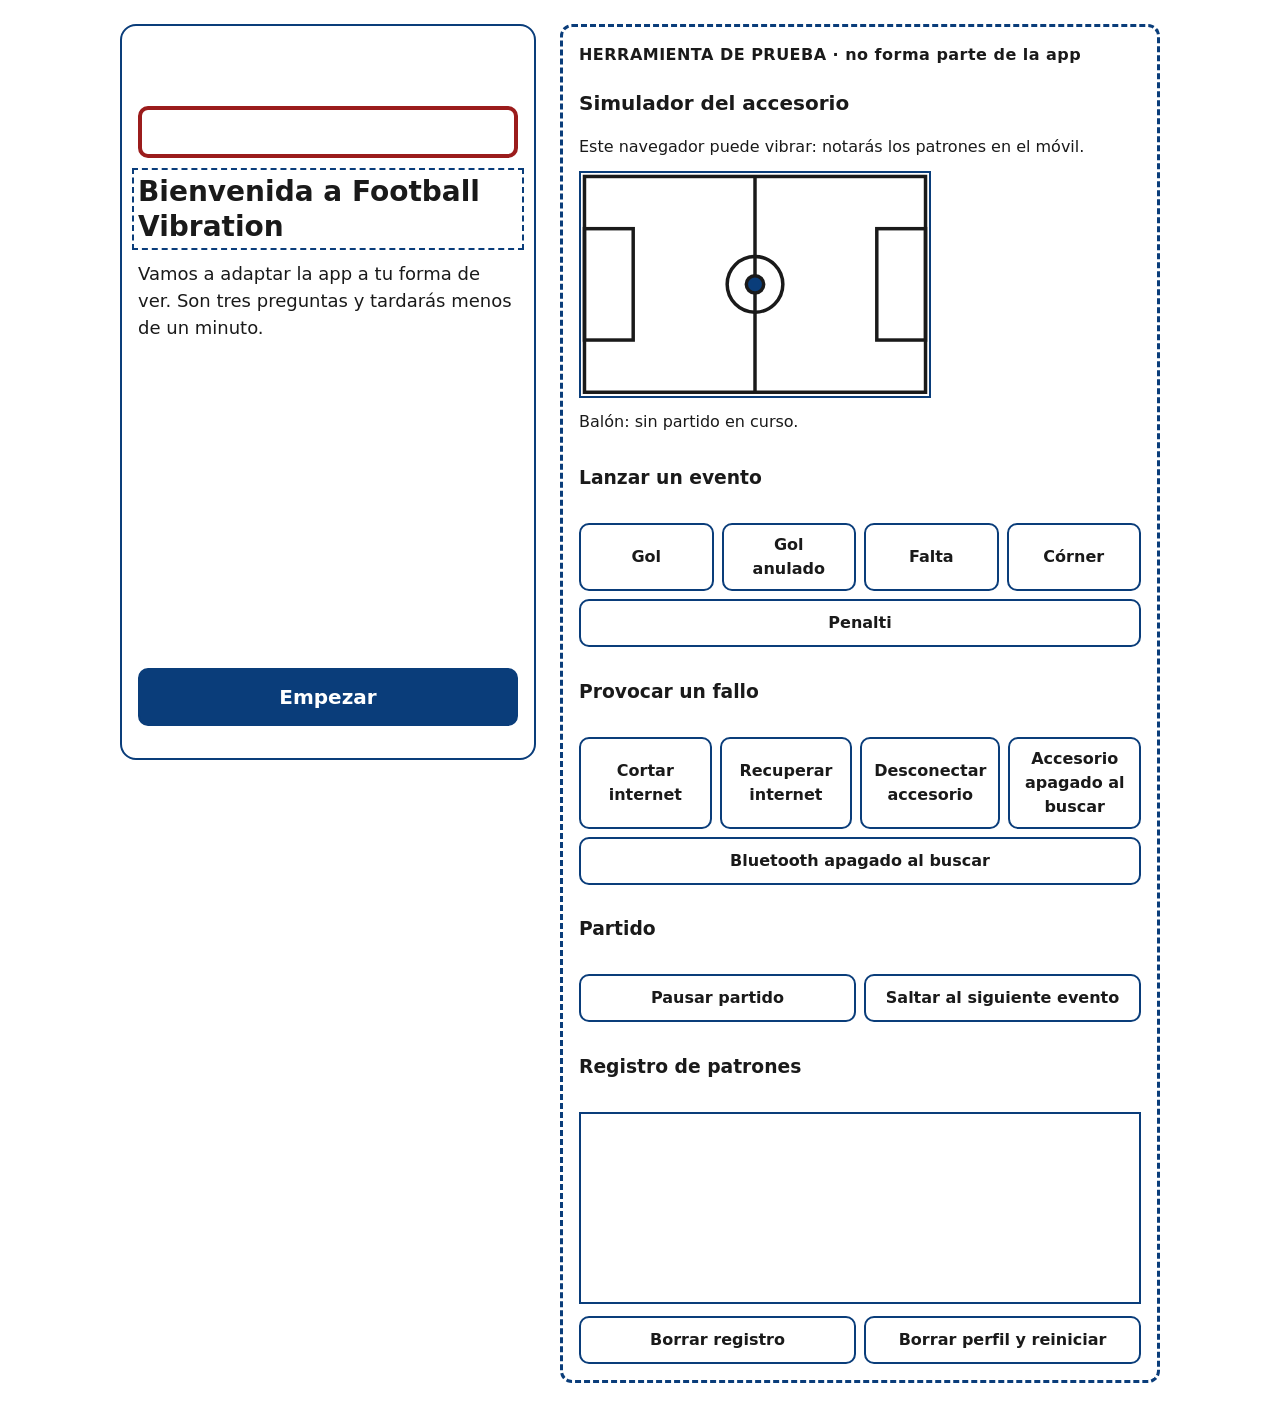
==== prototipo/index.html @ 899a93f2 "first commit" ====
<!DOCTYPE html>
<!-- lang="es": el lector de pantalla y la síntesis de voz usan la pronunciación española. -->
<html lang="es" data-tema="estandar" data-texto="normal">
<head>
  <meta charset="utf-8">
  <!-- No se bloquea el zoom (sin user-scalable=no): Lucía amplía al 200 %. -->
  <meta name="viewport" content="width=device-width, initial-scale=1">
  <title>Football Vibration</title>
  <!-- Icono vacío: evita una petición fallida a favicon.ico. -->
  <link rel="icon" href="data:,">
  <link rel="stylesheet" href="css/estilos.css">
</head>
<body>
  <a class="saltar" href="#principal">Saltar al contenido</a>

  <div class="marco">
    <!-- ===== LA APP ===== -->
    <div class="app" id="app">
      <!-- Barra fija: «Volver» siempre a la izquierda y «Estado» siempre a la derecha (R9.2.3). -->
      <header class="barra">
        <button type="button" id="btn-volver" class="btn-barra">
          <span aria-hidden="true">←</span> Volver
        </button>
        <!-- El nombre accesible incluye el texto visible «Estado» (WCAG 2.5.3). -->
        <button type="button" id="btn-estado" class="btn-barra" aria-label="Estado del sistema">
          Estado <span aria-hidden="true">ⓘ</span>
        </button>
      </header>

      <!-- Aviso de conexión (P14). Es un bloque dentro de la app, no una pantalla:
           no saca al usuario del partido ni le mueve el foco (D-11).
           role="alert" equivale a aria-live="assertive": solo se usa para fallos. -->
      <section id="aviso-conexion" class="aviso-conexion" aria-label="Aviso de conexión" hidden>
        <p id="aviso-texto" role="alert"></p>
        <div id="aviso-botones" class="pila"></div>
      </section>

      <!-- Cada pantalla se pinta aquí, con un único h1. tabindex="-1" permite el enlace «Saltar al contenido». -->
      <main id="principal" tabindex="-1"></main>

      <!-- Subtítulos de la narración: texto visible de lo que dice la voz.
           NO es región viva: si lo fuera, el lector de pantalla repetiría lo que ya dice la narración. -->
      <p id="subtitulo" class="subtitulo" hidden></p>

      <!-- Confirmaciones de la interfaz. aria-live="polite": se leen sin interrumpir. -->
      <div id="avisos" class="avisos" role="status" aria-live="polite"></div>
    </div>

    <!-- ===== SIMULADOR (herramienta de prueba, no forma parte del producto) ===== -->
    <aside class="simulador" aria-labelledby="sim-titulo">
      <p class="sim-etiqueta">HERRAMIENTA DE PRUEBA · no forma parte de la app</p>
      <details open>
        <summary><h2 id="sim-titulo">Simulador del accesorio</h2></summary>
        <div id="sim-contenido"></div>
      </details>
    </aside>
  </div>

  <!-- Diálogo de confirmación. <dialog> nativo: atrapa el foco, se cierra con Escape
       y devuelve el foco al botón que lo abrió. -->
  <dialog id="dialogo" aria-labelledby="dialogo-titulo" aria-describedby="dialogo-texto">
    <h2 id="dialogo-titulo"></h2>
    <p id="dialogo-texto"></p>
    <div id="dialogo-botones" class="pila"></div>
  </dialog>

  <noscript><p class="sin-js">Esta app necesita JavaScript para funcionar.</p></noscript>

  <!-- Scripts clásicos (sin módulos) para que funcione abriendo index.html directamente. -->
  <script src="js/datos-respaldo.js"></script>
  <script src="js/almacen.js"></script>
  <script src="js/patrones.js"></script>
  <script src="js/voz.js"></script>
  <script src="js/app.js"></script>
  <script src="js/partido.js"></script>
  <script src="js/simulador.js"></script>
  <script src="js/pantallas-perfil.js"></script>
  <script src="js/pantallas-accesorio.js"></script>
  <script src="js/pantallas-partido.js"></script>
</body>
</html>
---- prototipo/css/estilos.css ----
/* Football Vibration — estilos.
   Prioridad: accesibilidad (WCAG 2.2 AA, contraste de texto >= 7:1 en los dos temas). */

/* ---------- Temas ---------- */
:root {
  --fondo: #ffffff;
  --texto: #1a1a1a;
  --primario: #0a3d7a;
  --sobre-primario: #ffffff;
  --borde: #0a3d7a;
  --error: #9b1c1c;
  --ok: #0f5a2a;
  --foco: #0a3d7a;
  --grosor: 2px;
}
/* Tema de alto contraste (perfil de baja visión). */
[data-tema="contraste"] {
  --fondo: #000000;
  --texto: #ffffff;
  --primario: #ffd400;
  --sobre-primario: #000000;
  --borde: #ffffff;
  --error: #ff8a80;
  --ok: #7cfc9a;
  --foco: #00e5ff;
  --grosor: 3px;
}

/* ---------- Tamaño de texto ----------
   Todo va en rem: respeta el tamaño de letra del sistema y el zoom del navegador. */
html { font-size: 100%; }
html[data-texto="grande"] { font-size: 125%; }
html[data-texto="muy"] { font-size: 150%; }

* { box-sizing: border-box; }

body {
  margin: 0;
  background: var(--fondo);
  color: var(--texto);
  font-family: "Atkinson Hyperlegible", system-ui, -apple-system, "Segoe UI", Roboto, Arial, sans-serif;
  font-size: 1.125rem;
  line-height: 1.5;
}

h1, h2, p { margin: 0; }
h1 { font-size: 1.75rem; line-height: 1.25; }
h2 { font-size: 1.25rem; line-height: 1.3; }
/* El título recibe el foco al cambiar de pantalla; el contorno deja claro dónde está. */
h1:focus-visible, p:focus-visible, main:focus-visible { outline: var(--grosor) dashed var(--foco); outline-offset: 4px; }

/* Foco siempre visible y grueso. */
:focus-visible { outline: calc(var(--grosor) + 1px) solid var(--foco); outline-offset: 3px; }

.solo-lector {
  position: absolute; width: 1px; height: 1px; overflow: hidden;
  clip-path: inset(50%); white-space: nowrap;
}

.saltar {
  position: absolute; left: 0.5rem; top: -10rem;
  padding: 0.75rem 1rem; background: var(--primario); color: var(--sobre-primario);
  font-weight: 700; z-index: 10;
}
.saltar:focus { top: 0.5rem; }

/* ---------- Estructura ---------- */
.marco { display: grid; gap: 1.5rem; }
.app { display: flex; flex-direction: column; gap: 1rem; padding: 1rem; min-height: 100vh; }
main { display: flex; flex-direction: column; gap: 1rem; flex: 1; }
.pila { display: flex; flex-direction: column; gap: 0.75rem; }
/* La acción principal va siempre la última, abajo. */
.acciones { display: flex; flex-direction: column; gap: 0.75rem; margin-top: auto; padding-top: 0.5rem; }

@media (min-width: 60rem) {
  .marco { grid-template-columns: minmax(0, 26rem) minmax(0, 1fr); max-width: 68rem; margin: 0 auto; padding: 1.5rem; align-items: start; }
  .app { border: var(--grosor) solid var(--borde); border-radius: 1rem; min-height: 46rem; }
}

/* ---------- Barra superior ---------- */
.barra { display: flex; justify-content: space-between; gap: 0.75rem; flex-wrap: wrap; }
.btn-barra {
  min-width: 3rem; min-height: 3rem; padding: 0.5rem 0.875rem;
  background: var(--fondo); color: var(--texto);
  border: var(--grosor) solid var(--borde); border-radius: 0.5rem;
  font: inherit; font-weight: 700; cursor: pointer;
}
/* visibility:hidden conserva el hueco (posiciones fijas) y saca el botón del orden de foco. */
.invisible { visibility: hidden; }

/* ---------- Botones ----------
   Mínimo 56 px de alto (objetivo táctil >= 48 px). Sin altura fija: el texto puede ocupar varias líneas al ampliar. */
.btn {
  display: block; width: 100%; min-height: 3.5rem; padding: 0.75rem 1rem;
  font: inherit; font-size: 1.25rem; font-weight: 700; text-align: center;
  border-radius: 0.625rem; cursor: pointer;
  border: var(--grosor) solid var(--borde);
  background: var(--fondo); color: var(--texto);
}
.btn.principal { background: var(--primario); color: var(--sobre-primario); border-color: var(--primario); }
.btn.grande { min-height: 4.5rem; font-size: 1.375rem; }
.btn small { display: block; font-size: 1rem; font-weight: 400; }
.fila { display: grid; grid-template-columns: 1fr 1fr; gap: 0.75rem; }
/* Fila − valor +: los botones son cuadrados grandes y el valor queda en el centro. */
.ajuste { display: grid; grid-template-columns: 3.5rem 1fr 3.5rem; gap: 0.75rem; align-items: center; }
.ajuste .btn { padding: 0; font-size: 1.75rem; }
.ajuste p { text-align: center; font-weight: 700; }
/* En pantallas muy estrechas o con mucho zoom, las filas pasan a una columna. */
@media (max-width: 20rem) { .fila { grid-template-columns: 1fr; } }

.etiqueta-beta { border: var(--grosor) solid var(--borde); border-radius: 0.375rem; padding: 0 0.375rem; font-size: 0.9375rem; white-space: nowrap; }

/* ---------- Formularios ---------- */
form { display: flex; flex-direction: column; gap: 1rem; flex: 1; }
fieldset { border: 0; margin: 0; padding: 0; display: flex; flex-direction: column; gap: 0.75rem; min-width: 0; }
legend { font-weight: 700; font-size: 1.25rem; padding: 0; margin-bottom: 0.75rem; }
.opcion {
  display: flex; align-items: center; gap: 0.75rem;
  min-height: 3.5rem; padding: 0.75rem 1rem;
  border: var(--grosor) solid var(--borde); border-radius: 0.625rem; cursor: pointer;
}
.opcion input { width: 1.75rem; height: 1.75rem; flex: none; accent-color: var(--primario); margin: 0; }
/* La opción elegida se distingue por el borde grueso y la palabra «Seleccionado», no solo por el color. */
.opcion:has(input:checked) { border-width: calc(var(--grosor) + 3px); font-weight: 700; }
.opcion:has(input:checked) span::after { content: " · Seleccionado"; font-weight: 400; }
.opcion:has(input:focus-visible) { outline: calc(var(--grosor) + 1px) solid var(--foco); outline-offset: 3px; }
.error { color: var(--error); font-weight: 700; }
.error::before { content: "⚠ "; }
[aria-invalid="true"] .opcion { border-style: dashed; }

/* ---------- Bloques de información ---------- */
.estado { font-weight: 700; }
.estado.ok { color: var(--ok); }
.estado.mal { color: var(--error); }
.bloque { border: var(--grosor) solid var(--borde); border-radius: 0.625rem; padding: 0.75rem 1rem; }
.marcador { font-size: 2.25rem; font-weight: 700; line-height: 1.2; text-align: center; overflow-wrap: anywhere; }
.minuto { text-align: center; font-size: 1.25rem; }
.lista-estado { list-style: none; margin: 0; padding: 0; display: flex; flex-direction: column; gap: 0.75rem; }
.lista-estado li { border: var(--grosor) solid var(--borde); border-radius: 0.625rem; padding: 0.75rem 1rem; }

/* ---------- Avisos ---------- */
.aviso-conexion { border: calc(var(--grosor) + 2px) solid var(--error); border-radius: 0.625rem; padding: 1rem; display: flex; flex-direction: column; gap: 0.75rem; }
.aviso-conexion.recuperado { border-color: var(--ok); }
.aviso-conexion p { font-weight: 700; }
.avisos:not(:empty), .subtitulo { border-left: 0.375rem solid var(--borde); padding: 0.5rem 0.75rem; font-weight: 700; }
.subtitulo::before { content: "Narración: "; font-weight: 400; }

/* ---------- Diálogo ---------- */
dialog {
  width: min(24rem, calc(100vw - 2rem)); padding: 1.25rem;
  background: var(--fondo); color: var(--texto);
  border: calc(var(--grosor) + 1px) solid var(--borde); border-radius: 0.75rem;
}
dialog[open] { display: flex; flex-direction: column; gap: 1rem; }
dialog::backdrop { background: rgba(0, 0, 0, 0.75); }

/* ---------- Indicador «Buscando» ----------
   Única animación de la app. Siempre va acompañada de texto y se detiene con prefers-reduced-motion. */
.buscando { display: flex; gap: 0.5rem; justify-content: center; padding: 1rem 0; }
.buscando span { width: 1rem; height: 1rem; border-radius: 50%; background: var(--texto); animation: latido 1.2s infinite; }
.buscando span:nth-child(2) { animation-delay: 0.2s; }
.buscando span:nth-child(3) { animation-delay: 0.4s; }
@keyframes latido { 0%, 80%, 100% { opacity: 0.25; } 40% { opacity: 1; } }
@media (prefers-reduced-motion: reduce) {
  .buscando span { animation: none; }
  * { scroll-behavior: auto !important; transition: none !important; }
}

/* ---------- Simulador (herramienta de prueba) ---------- */
.simulador { border: 3px dashed var(--borde); border-radius: 0.75rem; padding: 1rem; margin: 0 1rem 1rem; display: flex; flex-direction: column; gap: 0.75rem; font-size: 1rem; }
@media (min-width: 60rem) { .simulador { margin: 0; } }
.sim-etiqueta { font-weight: 700; letter-spacing: 0.03em; }
.simulador summary { cursor: pointer; min-height: 3rem; display: flex; align-items: center; gap: 0.5rem; }
.simulador summary h2 { display: inline; }
#sim-contenido { display: flex; flex-direction: column; gap: 0.75rem; padding-top: 0.5rem; }
.sim-campo { width: 100%; max-width: 22rem; height: auto; border: 2px solid var(--borde); }
.sim-campo .linea { stroke: var(--texto); stroke-width: 1; fill: none; }
.sim-campo .balon { fill: var(--primario); stroke: var(--texto); stroke-width: 1; }
.sim-botones { display: flex; flex-wrap: wrap; gap: 0.5rem; }
.sim-botones .btn { width: auto; flex: 1 1 8rem; min-height: 3rem; font-size: 1rem; padding: 0.5rem 0.75rem; }
.sim-registro { height: 12rem; overflow-y: auto; border: 2px solid var(--borde); padding: 0.5rem; font-family: ui-monospace, Consolas, monospace; font-size: 0.9375rem; margin: 0; list-style: none; }
.sim-registro li { padding: 0.125rem 0; overflow-wrap: anywhere; }

.sin-js { padding: 1rem; font-weight: 700; }

/* El usuario pide más contraste en el sistema: bordes más gruesos también en el tema estándar. */
@media (prefers-contrast: more) { :root { --grosor: 3px; } }
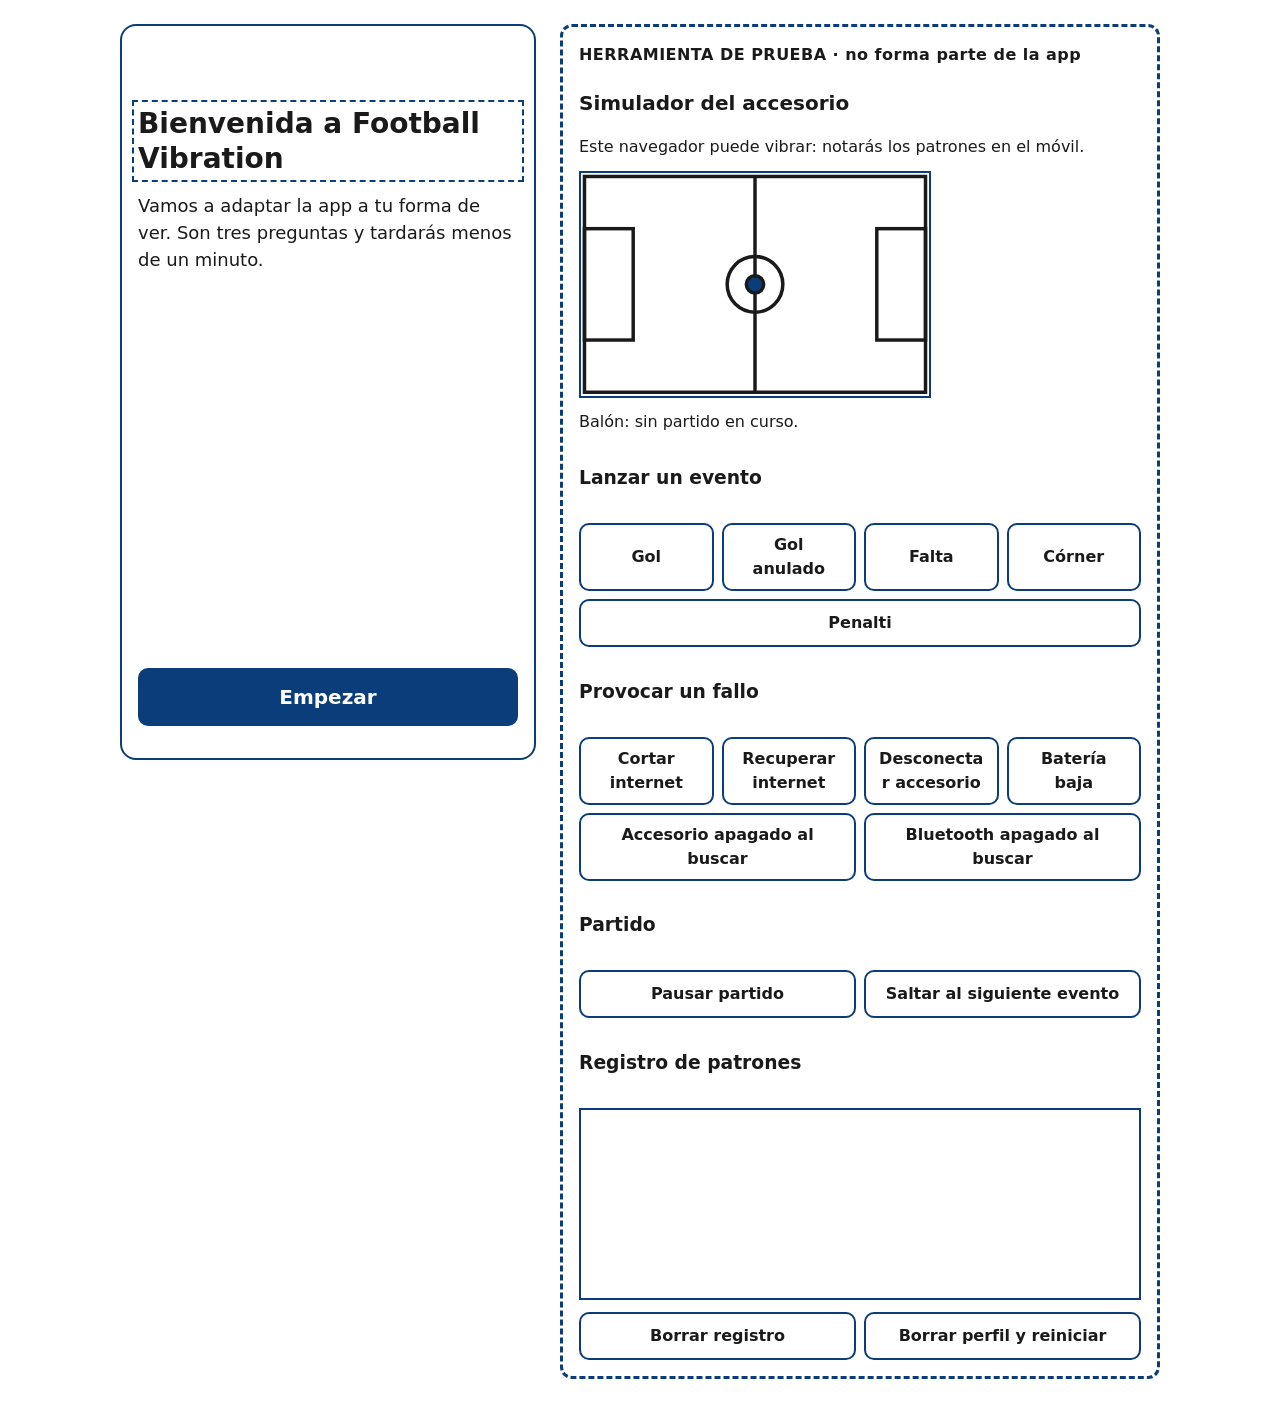
==== commit 82f32181: "implementacion de pantallas y alguna funcionalidad" ====
--- a/prototipo/index.html
+++ b/prototipo/index.html
@@ -27,16 +27,18 @@
         </button>
       </header>
 
+      <!-- Cada pantalla se pinta aquí, con un único h1. tabindex="-1" permite el enlace «Saltar al contenido». -->
+      <main id="principal" tabindex="-1"></main>
+
       <!-- Aviso de conexión (P14). Es un bloque dentro de la app, no una pantalla:
            no saca al usuario del partido ni le mueve el foco (D-11).
+           Va DESPUÉS de la pantalla: si estuviera encima, al aparecer empujaría los controles
+           rápidos y dejarían de estar «siempre en el mismo sitio» (R9.2.2, Iteración 2).
            role="alert" equivale a aria-live="assertive": solo se usa para fallos. -->
       <section id="aviso-conexion" class="aviso-conexion" aria-label="Aviso de conexión" hidden>
         <p id="aviso-texto" role="alert"></p>
         <div id="aviso-botones" class="pila"></div>
       </section>
-
-      <!-- Cada pantalla se pinta aquí, con un único h1. tabindex="-1" permite el enlace «Saltar al contenido». -->
-      <main id="principal" tabindex="-1"></main>
 
       <!-- Subtítulos de la narración: texto visible de lo que dice la voz.
            NO es región viva: si lo fuera, el lector de pantalla repetiría lo que ya dice la narración. -->
--- a/prototipo/css/estilos.css
+++ b/prototipo/css/estilos.css
@@ -33,6 +33,8 @@
 html[data-texto="muy"] { font-size: 150%; }
 
 * { box-sizing: border-box; }
+/* El atributo hidden manda siempre, aunque el elemento tenga display propio (flex, grid…). */
+[hidden] { display: none !important; }
 
 body {
   margin: 0;
@@ -44,6 +46,8 @@
 }
 
 h1, h2, p { margin: 0; }
+/* Con mucho zoom, una palabra larga se parte antes que provocar desplazamiento horizontal. */
+h1, h2, p, li, legend, label, button { overflow-wrap: anywhere; }
 h1 { font-size: 1.75rem; line-height: 1.25; }
 h2 { font-size: 1.25rem; line-height: 1.3; }
 /* El título recibe el foco al cambiar de pantalla; el contorno deja claro dónde está. */
@@ -100,15 +104,19 @@
 .btn.principal { background: var(--primario); color: var(--sobre-primario); border-color: var(--primario); }
 .btn.grande { min-height: 4.5rem; font-size: 1.375rem; }
 .btn small { display: block; font-size: 1rem; font-weight: 400; }
-.fila { display: grid; grid-template-columns: 1fr 1fr; gap: 0.75rem; }
+/* Filas flexibles: con el texto muy ampliado, los botones pasan a la línea siguiente
+   en lugar de provocar desplazamiento horizontal (WCAG 1.4.10, Iteración 2). */
+.fila { display: flex; flex-wrap: wrap; gap: 0.75rem; }
+.fila > * { flex: 1 1 9rem; }
 /* Fila − valor +: los botones son cuadrados grandes y el valor queda en el centro. */
-.ajuste { display: grid; grid-template-columns: 3.5rem 1fr 3.5rem; gap: 0.75rem; align-items: center; }
-.ajuste .btn { padding: 0; font-size: 1.75rem; }
-.ajuste p { text-align: center; font-weight: 700; }
+.ajuste { display: flex; flex-wrap: wrap; gap: 0.75rem; align-items: center; }
+.ajuste .btn { flex: 0 0 3.5rem; width: 3.5rem; padding: 0; font-size: 1.75rem; }
+.ajuste p { flex: 1 1 5rem; text-align: center; font-weight: 700; }
+.separado { margin-top: 1.5rem; }
 /* En pantallas muy estrechas o con mucho zoom, las filas pasan a una columna. */
 @media (max-width: 20rem) { .fila { grid-template-columns: 1fr; } }
 
-.etiqueta-beta { border: var(--grosor) solid var(--borde); border-radius: 0.375rem; padding: 0 0.375rem; font-size: 0.9375rem; white-space: nowrap; }
+.etiqueta-beta { border: var(--grosor) solid var(--borde); border-radius: 0.375rem; padding: 0 0.375rem; font-size: 0.9375rem; display: inline-block; }
 
 /* ---------- Formularios ---------- */
 form { display: flex; flex-direction: column; gap: 1rem; flex: 1; }
@@ -185,3 +193,7 @@
 
 /* El usuario pide más contraste en el sistema: bordes más gruesos también en el tema estándar. */
 @media (prefers-contrast: more) { :root { --grosor: 3px; } }
+
+/* Conmutadores del simulador: el estado activo se ve por el relleno y por la marca ✓, no solo por el color. */
+.sim-botones [aria-pressed="true"] { background: var(--primario); color: var(--sobre-primario); }
+.sim-botones [aria-pressed="true"]::before { content: "✓ "; }
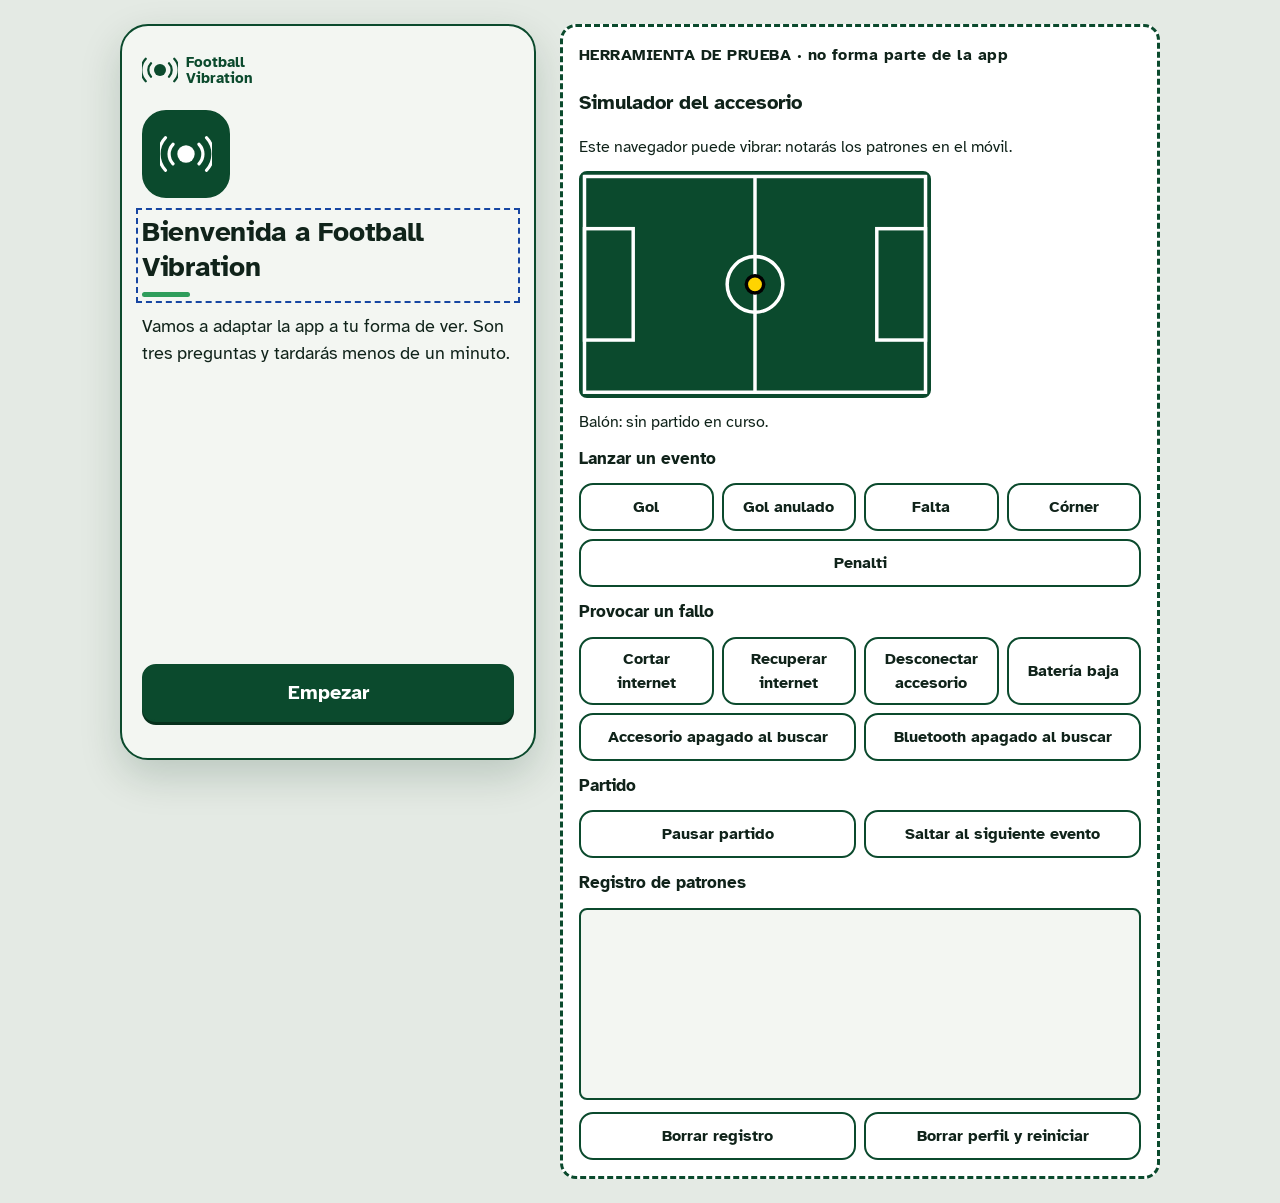
==== commit 468c7bd5: "mejoras visuales y de accesibilidad" ====
--- a/prototipo/index.html
+++ b/prototipo/index.html
@@ -21,6 +21,9 @@
         <button type="button" id="btn-volver" class="btn-barra">
           <span aria-hidden="true">←</span> Volver
         </button>
+        <!-- Marca de la app. Decorativa (aria-hidden): solo se ve en las pantallas sin «Volver»,
+             en el hueco que ese botón deja libre. No es interactiva ni cambia la posición de los botones. -->
+        <span class="marca" aria-hidden="true"><svg viewBox="0 0 48 48" focusable="false"><circle cx="24" cy="24" r="8"/><path d="M12 15a13 13 0 0 0 0 18M36 15a13 13 0 0 1 0 18M5 9a22 22 0 0 0 0 30M43 9a22 22 0 0 1 0 30"/></svg><span>Football<br>Vibration</span></span>
         <!-- El nombre accesible incluye el texto visible «Estado» (WCAG 2.5.3). -->
         <button type="button" id="btn-estado" class="btn-barra" aria-label="Estado del sistema">
           Estado <span aria-hidden="true">ⓘ</span>
--- a/prototipo/css/estilos.css
+++ b/prototipo/css/estilos.css
@@ -1,28 +1,62 @@
 /* Football Vibration — estilos.
-   Prioridad: accesibilidad (WCAG 2.2 AA, contraste de texto >= 7:1 en los dos temas). */
-
-/* ---------- Temas ---------- */
+   Prioridad: accesibilidad (WCAG 2.2 AA, contraste de texto >= 7:1 en los dos temas).
+   El acabado visual (color, tarjetas, iconos) nunca sustituye al texto: todo icono es decorativo. */
+
+/* ---------- Tipografía ----------
+   Atkinson Hyperlegible está diseñada para baja visión: distingue bien I, l, 1, 0 y O.
+   Va incluida en la carpeta /fuentes para que funcione sin conexión. */
+@font-face {
+  font-family: "Atkinson Hyperlegible"; font-weight: 400; font-style: normal; font-display: swap;
+  src: local("Atkinson Hyperlegible Regular"), local("Atkinson Hyperlegible"), url("../fuentes/atkinson-hyperlegible-400.woff2") format("woff2");
+}
+@font-face {
+  font-family: "Atkinson Hyperlegible"; font-weight: 700; font-style: normal; font-display: swap;
+  src: local("Atkinson Hyperlegible Bold"), url("../fuentes/atkinson-hyperlegible-700.woff2") format("woff2");
+}
+
+/* ---------- Temas ----------
+   Tema estándar: verde césped oscuro sobre fondo claro. */
 :root {
-  --fondo: #ffffff;
-  --texto: #1a1a1a;
-  --primario: #0a3d7a;
+  --fondo: #f3f6f2;            /* fondo de la pantalla */
+  --superficie: #ffffff;       /* tarjetas y botones secundarios */
+  --tinte: #e1eee5;            /* opción elegida */
+  --texto: #10231a;
+  --primario: #0b4a2d;
   --sobre-primario: #ffffff;
-  --borde: #0a3d7a;
+  --borde: #0b4a2d;            /* bordes de controles: contraste alto */
+  --borde-suave: #c3d0c7;      /* bordes de tarjetas informativas: solo agrupan */
   --error: #9b1c1c;
-  --ok: #0f5a2a;
-  --foco: #0a3d7a;
+  --ok: #0b4a2d;
+  --foco: #1746a2;             /* azul: se distingue del verde de los botones */
+  --acento: #2e9d5b;           /* solo decorativo */
+  --relieve: #06301c;          /* canto inferior de los botones */
+  --relieve-suave: #c3d0c7;
+  --tablero-fondo: #0b4a2d;
+  --tablero-texto: #ffffff;
+  --tablero-borde: #0b4a2d;
+  --exterior: #e4eae4;         /* fondo alrededor del marco en escritorio */
   --grosor: 2px;
 }
-/* Tema de alto contraste (perfil de baja visión). */
+/* Tema de alto contraste (perfil de baja visión): negro, blanco y amarillo, sin tonos intermedios. */
 [data-tema="contraste"] {
   --fondo: #000000;
+  --superficie: #000000;
+  --tinte: #000000;
   --texto: #ffffff;
   --primario: #ffd400;
   --sobre-primario: #000000;
   --borde: #ffffff;
+  --borde-suave: #ffffff;
   --error: #ff8a80;
   --ok: #7cfc9a;
   --foco: #00e5ff;
+  --acento: #ffd400;
+  --relieve: transparent;
+  --relieve-suave: transparent;
+  --tablero-fondo: #000000;
+  --tablero-texto: #ffffff;
+  --tablero-borde: #ffd400;
+  --exterior: #000000;
   --grosor: 3px;
 }
 
@@ -45,11 +79,14 @@
   line-height: 1.5;
 }
 
-h1, h2, p { margin: 0; }
+h1, h2, h3, p { margin: 0; }
 /* Con mucho zoom, una palabra larga se parte antes que provocar desplazamiento horizontal. */
 h1, h2, p, li, legend, label, button { overflow-wrap: anywhere; }
-h1 { font-size: 1.75rem; line-height: 1.25; }
+h1 { font-size: 1.75rem; line-height: 1.25; letter-spacing: -0.01em; }
+/* Subrayado corto bajo el título: decorativo, da identidad sin añadir contenido. */
+h1::after { content: ""; display: block; width: 3rem; height: 0.3125rem; margin-top: 0.5rem; border-radius: 0.25rem; background: var(--acento); }
 h2 { font-size: 1.25rem; line-height: 1.3; }
+h3 { font-size: 1.0625rem; }
 /* El título recibe el foco al cambiar de pantalla; el contorno deja claro dónde está. */
 h1:focus-visible, p:focus-visible, main:focus-visible { outline: var(--grosor) dashed var(--foco); outline-offset: 4px; }
 
@@ -64,59 +101,81 @@
 .saltar {
   position: absolute; left: 0.5rem; top: -10rem;
   padding: 0.75rem 1rem; background: var(--primario); color: var(--sobre-primario);
-  font-weight: 700; z-index: 10;
+  font-weight: 700; z-index: 10; border-radius: 0.5rem;
 }
 .saltar:focus { top: 0.5rem; }
 
 /* ---------- Estructura ---------- */
 .marco { display: grid; gap: 1.5rem; }
-.app { display: flex; flex-direction: column; gap: 1rem; padding: 1rem; min-height: 100vh; }
+.app { display: flex; flex-direction: column; gap: 1rem; padding: 1rem; min-height: 100vh; background: var(--fondo); }
 main { display: flex; flex-direction: column; gap: 1rem; flex: 1; }
 .pila { display: flex; flex-direction: column; gap: 0.75rem; }
 /* La acción principal va siempre la última, abajo. */
 .acciones { display: flex; flex-direction: column; gap: 0.75rem; margin-top: auto; padding-top: 0.5rem; }
 
 @media (min-width: 60rem) {
+  body { background: var(--exterior); }
   .marco { grid-template-columns: minmax(0, 26rem) minmax(0, 1fr); max-width: 68rem; margin: 0 auto; padding: 1.5rem; align-items: start; }
-  .app { border: var(--grosor) solid var(--borde); border-radius: 1rem; min-height: 46rem; }
+  /* En escritorio la app se ve dentro de un marco con forma de móvil. */
+  .app { border: var(--grosor) solid var(--borde); border-radius: 1.75rem; min-height: 46rem; padding: 1.25rem; box-shadow: 0 1rem 2.5rem rgba(6, 48, 28, 0.18); }
+  [data-tema="contraste"] .app { box-shadow: none; }
 }
 
 /* ---------- Barra superior ---------- */
-.barra { display: flex; justify-content: space-between; gap: 0.75rem; flex-wrap: wrap; }
+.barra { position: relative; display: flex; justify-content: space-between; gap: 0.75rem; flex-wrap: wrap; }
 .btn-barra {
-  min-width: 3rem; min-height: 3rem; padding: 0.5rem 0.875rem;
-  background: var(--fondo); color: var(--texto);
-  border: var(--grosor) solid var(--borde); border-radius: 0.5rem;
+  min-width: 3rem; min-height: 3rem; padding: 0.5rem 1rem;
+  background: var(--superficie); color: var(--texto);
+  border: var(--grosor) solid var(--borde); border-radius: 999px;
   font: inherit; font-weight: 700; cursor: pointer;
+  box-shadow: 0 2px 0 var(--relieve-suave);
 }
 /* visibility:hidden conserva el hueco (posiciones fijas) y saca el botón del orden de foco. */
 .invisible { visibility: hidden; }
+/* La marca ocupa el hueco de «Volver» cuando ese botón no aplica. No desplaza nada: está superpuesta. */
+.marca { display: none; position: absolute; left: 0; top: 0; height: 3rem; align-items: center; gap: 0.5rem; font-weight: 700; font-size: 0.9375rem; line-height: 1.1; color: var(--primario); }
+[data-tema="contraste"] .marca { color: var(--texto); }
+.marca svg { width: 2.25rem; height: 2.25rem; flex: none; }
+#btn-volver.invisible + .marca { display: flex; }
+.marca svg, .emblema svg { fill: none; stroke: currentColor; stroke-width: 3; stroke-linecap: round; }
+.marca svg circle, .emblema svg circle { fill: currentColor; stroke: none; }
+
+/* Emblema grande (Bienvenida y Sesión finalizada). Decorativo; se coloca sobre el título con «order». */
+.emblema { order: -1; align-self: flex-start; width: 5.5rem; height: 5.5rem; padding: 1rem; border-radius: 1.5rem; background: var(--tablero-fondo); color: var(--tablero-texto); border: var(--grosor) solid var(--tablero-borde); }
+.emblema svg { display: block; width: 100%; height: 100%; }
+
+/* Progreso del cuestionario: tres tramos. Decorativo: el paso se lee en el título. */
+.pasos { order: -1; display: flex; gap: 0.5rem; }
+.pasos span { flex: 1; height: 0.5rem; border-radius: 0.25rem; border: var(--grosor) solid var(--borde); background: var(--superficie); }
+.pasos .hecho { background: var(--primario); border-color: var(--primario); }
 
 /* ---------- Botones ----------
    Mínimo 56 px de alto (objetivo táctil >= 48 px). Sin altura fija: el texto puede ocupar varias líneas al ampliar. */
 .btn {
   display: block; width: 100%; min-height: 3.5rem; padding: 0.75rem 1rem;
   font: inherit; font-size: 1.25rem; font-weight: 700; text-align: center;
-  border-radius: 0.625rem; cursor: pointer;
+  border-radius: 0.875rem; cursor: pointer;
   border: var(--grosor) solid var(--borde);
-  background: var(--fondo); color: var(--texto);
-}
-.btn.principal { background: var(--primario); color: var(--sobre-primario); border-color: var(--primario); }
+  background: var(--superficie); color: var(--texto);
+  /* Canto inferior: el botón parece pulsable sin depender del color. No es una animación. */
+  box-shadow: 0 3px 0 var(--relieve-suave);
+}
+.btn.principal { background: var(--primario); color: var(--sobre-primario); border-color: var(--primario); box-shadow: 0 3px 0 var(--relieve); }
+/* Respuesta inmediata al pulsar (no es un movimiento decorativo: confirma el toque). */
+.btn:active, .btn-barra:active { box-shadow: none; transform: translateY(2px); }
 .btn.grande { min-height: 4.5rem; font-size: 1.375rem; }
 .btn small { display: block; font-size: 1rem; font-weight: 400; }
 /* Filas flexibles: con el texto muy ampliado, los botones pasan a la línea siguiente
    en lugar de provocar desplazamiento horizontal (WCAG 1.4.10, Iteración 2). */
 .fila { display: flex; flex-wrap: wrap; gap: 0.75rem; }
-.fila > * { flex: 1 1 9rem; }
+.fila > * { flex: 1 1 8rem; }
 /* Fila − valor +: los botones son cuadrados grandes y el valor queda en el centro. */
-.ajuste { display: flex; flex-wrap: wrap; gap: 0.75rem; align-items: center; }
-.ajuste .btn { flex: 0 0 3.5rem; width: 3.5rem; padding: 0; font-size: 1.75rem; }
+.ajuste { display: flex; flex-wrap: wrap; gap: 0.75rem; align-items: center; padding: 0.5rem; border-radius: 1.125rem; background: var(--superficie); border: var(--grosor) solid var(--borde-suave); }
+.ajuste .btn { flex: 0 0 3.5rem; width: 3.5rem; padding: 0; font-size: 1.75rem; border-radius: 0.75rem; }
 .ajuste p { flex: 1 1 5rem; text-align: center; font-weight: 700; }
 .separado { margin-top: 1.5rem; }
-/* En pantallas muy estrechas o con mucho zoom, las filas pasan a una columna. */
-@media (max-width: 20rem) { .fila { grid-template-columns: 1fr; } }
-
-.etiqueta-beta { border: var(--grosor) solid var(--borde); border-radius: 0.375rem; padding: 0 0.375rem; font-size: 0.9375rem; display: inline-block; }
+
+.etiqueta-beta { border: var(--grosor) solid var(--borde); border-radius: 999px; padding: 0 0.625rem; font-size: 0.9375rem; display: inline-block; }
 
 /* ---------- Formularios ---------- */
 form { display: flex; flex-direction: column; gap: 1rem; flex: 1; }
@@ -125,39 +184,54 @@
 .opcion {
   display: flex; align-items: center; gap: 0.75rem;
   min-height: 3.5rem; padding: 0.75rem 1rem;
-  border: var(--grosor) solid var(--borde); border-radius: 0.625rem; cursor: pointer;
-}
-.opcion input { width: 1.75rem; height: 1.75rem; flex: none; accent-color: var(--primario); margin: 0; }
+  background: var(--superficie);
+  border: var(--grosor) solid var(--borde); border-radius: 0.875rem; cursor: pointer;
+}
+/* Radio dibujado a mano para que sea grande y se vea igual en los dos temas. Sigue siendo un <input> nativo. */
+.opcion input {
+  appearance: none; -webkit-appearance: none;
+  width: 1.75rem; height: 1.75rem; flex: none; margin: 0;
+  border: var(--grosor) solid var(--borde); border-radius: 50%; background: var(--superficie);
+}
+.opcion input:checked { border-width: calc(var(--grosor) + 1px); background: radial-gradient(circle, var(--primario) 0 45%, var(--superficie) 50%); }
+.opcion input:focus-visible { outline: none; }   /* el foco se dibuja en toda la fila (siguiente regla) */
 /* La opción elegida se distingue por el borde grueso y la palabra «Seleccionado», no solo por el color. */
-.opcion:has(input:checked) { border-width: calc(var(--grosor) + 3px); font-weight: 700; }
+.opcion:has(input:checked) { border-width: calc(var(--grosor) + 3px); font-weight: 700; background: var(--tinte); }
 .opcion:has(input:checked) span::after { content: " · Seleccionado"; font-weight: 400; }
 .opcion:has(input:focus-visible) { outline: calc(var(--grosor) + 1px) solid var(--foco); outline-offset: 3px; }
 .error { color: var(--error); font-weight: 700; }
 .error::before { content: "⚠ "; }
 [aria-invalid="true"] .opcion { border-style: dashed; }
+/* Con colores forzados por el sistema (modo de alto contraste de Windows) se usa el radio nativo. */
+@media (forced-colors: active) { .opcion input { appearance: auto; -webkit-appearance: auto; } }
 
 /* ---------- Bloques de información ---------- */
 .estado { font-weight: 700; }
 .estado.ok { color: var(--ok); }
 .estado.mal { color: var(--error); }
-.bloque { border: var(--grosor) solid var(--borde); border-radius: 0.625rem; padding: 0.75rem 1rem; }
+.bloque { background: var(--superficie); border: var(--grosor) solid var(--borde-suave); border-radius: 0.875rem; padding: 0.875rem 1rem; }
+.bloque h2 { margin-bottom: 0.25rem; }
+.bloque ul { margin: 0; padding-left: 1.25rem; }
+/* Tablero: marcador y minuto. En alto contraste es negro con borde amarillo, para no deslumbrar. */
+.tablero { background: var(--tablero-fondo); color: var(--tablero-texto); border: var(--grosor) solid var(--tablero-borde); border-radius: 1.125rem; padding: 1rem; display: flex; flex-direction: column; align-items: center; gap: 0.5rem; }
 .marcador { font-size: 2.25rem; font-weight: 700; line-height: 1.2; text-align: center; overflow-wrap: anywhere; }
-.minuto { text-align: center; font-size: 1.25rem; }
+.minuto { text-align: center; font-size: 1.125rem; font-weight: 700; padding: 0.125rem 0.875rem; border-radius: 999px; border: var(--grosor) solid currentColor; }
 .lista-estado { list-style: none; margin: 0; padding: 0; display: flex; flex-direction: column; gap: 0.75rem; }
-.lista-estado li { border: var(--grosor) solid var(--borde); border-radius: 0.625rem; padding: 0.75rem 1rem; }
+.lista-estado li { background: var(--superficie); border: var(--grosor) solid var(--borde-suave); border-radius: 0.875rem; padding: 0.875rem 1rem; }
 
 /* ---------- Avisos ---------- */
-.aviso-conexion { border: calc(var(--grosor) + 2px) solid var(--error); border-radius: 0.625rem; padding: 1rem; display: flex; flex-direction: column; gap: 0.75rem; }
+.aviso-conexion { background: var(--superficie); border: calc(var(--grosor) + 2px) solid var(--error); border-radius: 0.875rem; padding: 1rem; display: flex; flex-direction: column; gap: 0.75rem; }
 .aviso-conexion.recuperado { border-color: var(--ok); }
 .aviso-conexion p { font-weight: 700; }
-.avisos:not(:empty), .subtitulo { border-left: 0.375rem solid var(--borde); padding: 0.5rem 0.75rem; font-weight: 700; }
+.avisos:not(:empty), .subtitulo { background: var(--superficie); border: var(--grosor) solid var(--borde-suave); border-left: 0.5rem solid var(--borde); border-radius: 0.5rem; padding: 0.625rem 0.875rem; font-weight: 700; }
 .subtitulo::before { content: "Narración: "; font-weight: 400; }
 
 /* ---------- Diálogo ---------- */
 dialog {
   width: min(24rem, calc(100vw - 2rem)); padding: 1.25rem;
   background: var(--fondo); color: var(--texto);
-  border: calc(var(--grosor) + 1px) solid var(--borde); border-radius: 0.75rem;
+  border: calc(var(--grosor) + 1px) solid var(--borde); border-radius: 1.25rem;
+  box-shadow: 0 1rem 3rem rgba(0, 0, 0, 0.35);
 }
 dialog[open] { display: flex; flex-direction: column; gap: 1rem; }
 dialog::backdrop { background: rgba(0, 0, 0, 0.75); }
@@ -165,35 +239,71 @@
 /* ---------- Indicador «Buscando» ----------
    Única animación de la app. Siempre va acompañada de texto y se detiene con prefers-reduced-motion. */
 .buscando { display: flex; gap: 0.5rem; justify-content: center; padding: 1rem 0; }
-.buscando span { width: 1rem; height: 1rem; border-radius: 50%; background: var(--texto); animation: latido 1.2s infinite; }
+.buscando span { width: 1rem; height: 1rem; border-radius: 50%; background: var(--primario); animation: latido 1.2s infinite; }
 .buscando span:nth-child(2) { animation-delay: 0.2s; }
 .buscando span:nth-child(3) { animation-delay: 0.4s; }
 @keyframes latido { 0%, 80%, 100% { opacity: 0.25; } 40% { opacity: 1; } }
 @media (prefers-reduced-motion: reduce) {
   .buscando span { animation: none; }
+  .btn:active, .btn-barra:active { transform: none; }
   * { scroll-behavior: auto !important; transition: none !important; }
 }
 
 /* ---------- Simulador (herramienta de prueba) ---------- */
-.simulador { border: 3px dashed var(--borde); border-radius: 0.75rem; padding: 1rem; margin: 0 1rem 1rem; display: flex; flex-direction: column; gap: 0.75rem; font-size: 1rem; }
+.simulador { background: var(--superficie); border: 3px dashed var(--borde); border-radius: 1rem; padding: 1rem; margin: 0 1rem 1rem; display: flex; flex-direction: column; gap: 0.75rem; font-size: 1rem; }
 @media (min-width: 60rem) { .simulador { margin: 0; } }
 .sim-etiqueta { font-weight: 700; letter-spacing: 0.03em; }
 .simulador summary { cursor: pointer; min-height: 3rem; display: flex; align-items: center; gap: 0.5rem; }
 .simulador summary h2 { display: inline; }
 #sim-contenido { display: flex; flex-direction: column; gap: 0.75rem; padding-top: 0.5rem; }
-.sim-campo { width: 100%; max-width: 22rem; height: auto; border: 2px solid var(--borde); }
-.sim-campo .linea { stroke: var(--texto); stroke-width: 1; fill: none; }
-.sim-campo .balon { fill: var(--primario); stroke: var(--texto); stroke-width: 1; }
+/* Mini campo: césped con líneas blancas en el tema estándar; negro con líneas blancas en alto contraste. */
+.sim-campo { width: 100%; max-width: 22rem; height: auto; border: 2px solid var(--borde); border-radius: 0.5rem; background: var(--tablero-fondo); }
+.sim-campo .linea { stroke: var(--tablero-texto); stroke-width: 1; fill: none; }
+.sim-campo .balon { fill: #ffd400; stroke: #000000; stroke-width: 1; }
 .sim-botones { display: flex; flex-wrap: wrap; gap: 0.5rem; }
-.sim-botones .btn { width: auto; flex: 1 1 8rem; min-height: 3rem; font-size: 1rem; padding: 0.5rem 0.75rem; }
-.sim-registro { height: 12rem; overflow-y: auto; border: 2px solid var(--borde); padding: 0.5rem; font-family: ui-monospace, Consolas, monospace; font-size: 0.9375rem; margin: 0; list-style: none; }
+.sim-botones .btn { width: auto; flex: 1 1 8rem; min-height: 3rem; font-size: 1rem; padding: 0.5rem 0.75rem; box-shadow: none; }
+.sim-registro { height: 12rem; overflow-y: auto; border: 2px solid var(--borde); border-radius: 0.5rem; padding: 0.5rem; font-family: ui-monospace, Consolas, monospace; font-size: 0.9375rem; margin: 0; list-style: none; background: var(--fondo); }
 .sim-registro li { padding: 0.125rem 0; overflow-wrap: anywhere; }
-
-.sin-js { padding: 1rem; font-weight: 700; }
-
-/* El usuario pide más contraste en el sistema: bordes más gruesos también en el tema estándar. */
-@media (prefers-contrast: more) { :root { --grosor: 3px; } }
-
 /* Conmutadores del simulador: el estado activo se ve por el relleno y por la marca ✓, no solo por el color. */
 .sim-botones [aria-pressed="true"] { background: var(--primario); color: var(--sobre-primario); }
 .sim-botones [aria-pressed="true"]::before { content: "✓ "; }
+
+.sin-js { padding: 1rem; font-weight: 700; }
+
+/* El usuario pide más contraste en el sistema: bordes más gruesos y sin tonos suaves también en el tema estándar. */
+@media (prefers-contrast: more) { :root:not([data-tema="contraste"]) { --grosor: 3px; --borde-suave: #0b4a2d; } }
+
+/* Los elementos de rejilla y flex no pueden ser más anchos que la pantalla (WCAG 1.4.10):
+   por defecto su ancho mínimo es el de su contenido y, con texto muy ampliado, se salían. */
+.marco > *, .app > *, main > *, form > *, .pila > *, .acciones > * { min-width: 0; max-width: 100%; }
+
+/* ---------- Iconos de los botones ----------
+   Decorativos: son pseudo-elementos sin texto, así que el lector de pantalla no los lee.
+   Refuerzan el reconocimiento (texto + icono) y toman el color del texto del botón en cada tema. */
+.btn[data-accion]::before {
+  content: ""; display: var(--ver, none);
+  width: 1.25em; height: 1.25em; margin-right: 0.5em; vertical-align: -0.25em;
+  background: currentColor;
+  -webkit-mask: var(--icono) center / contain no-repeat; mask: var(--icono) center / contain no-repeat;
+}
+.ajuste .btn[data-accion]::before { display: none; }
+.btn[data-accion="repetir"]::before, .btn[data-accion="reintentar"]::before, .btn[data-accion="recargar"]::before, .btn[data-accion="fallados"]::before { --ver: inline-block; --icono: url("data:image/svg+xml,%3Csvg%20xmlns%3D%22http%3A%2F%2Fwww.w3.org%2F2000%2Fsvg%22%20viewBox%3D%220%200%2024%2024%22%20fill%3D%22none%22%20stroke%3D%22%23000%22%20stroke-width%3D%222.2%22%20stroke-linecap%3D%22round%22%20stroke-linejoin%3D%22round%22%3E%3Cpath%20d%3D%22M4%2012a8%208%200%201%200%202.6-5.9%22%2F%3E%3Cpath%20d%3D%22M4%204v5h5%22%2F%3E%3C%2Fsvg%3E"); }
+.btn[data-accion="vibraciones"]::before, .btn[data-accion="probar"]::before, .btn[data-accion="reproducir"]::before, .btn[data-accion="notar"]::before { --ver: inline-block; --icono: url("data:image/svg+xml,%3Csvg%20xmlns%3D%22http%3A%2F%2Fwww.w3.org%2F2000%2Fsvg%22%20viewBox%3D%220%200%2024%2024%22%20fill%3D%22none%22%20stroke%3D%22%23000%22%20stroke-width%3D%222.2%22%20stroke-linecap%3D%22round%22%20stroke-linejoin%3D%22round%22%3E%3Crect%20x%3D%228%22%20y%3D%224%22%20width%3D%228%22%20height%3D%2216%22%20rx%3D%222%22%2F%3E%3Cpath%20d%3D%22M4%209v6M20%209v6%22%2F%3E%3C%2Fsvg%3E"); }
+.btn[data-accion="narracion"]::before, .btn[data-accion="alineaciones"]::before { --ver: inline-block; --icono: url("data:image/svg+xml,%3Csvg%20xmlns%3D%22http%3A%2F%2Fwww.w3.org%2F2000%2Fsvg%22%20viewBox%3D%220%200%2024%2024%22%20fill%3D%22none%22%20stroke%3D%22%23000%22%20stroke-width%3D%222.2%22%20stroke-linecap%3D%22round%22%20stroke-linejoin%3D%22round%22%3E%3Cpath%20d%3D%22M4%2010v4h3l5%204V6l-5%204H4z%22%2F%3E%3Cpath%20d%3D%22M16%209a4%204%200%200%201%200%206M18.5%206.5a8%208%200%200%201%200%2011%22%2F%3E%3C%2Fsvg%3E"); }
+.btn[data-accion="nivel"]::before { --ver: inline-block; --icono: url("data:image/svg+xml,%3Csvg%20xmlns%3D%22http%3A%2F%2Fwww.w3.org%2F2000%2Fsvg%22%20viewBox%3D%220%200%2024%2024%22%20fill%3D%22none%22%20stroke%3D%22%23000%22%20stroke-width%3D%222.2%22%20stroke-linecap%3D%22round%22%20stroke-linejoin%3D%22round%22%3E%3Cpath%20d%3D%22M4%207h16M4%2012h11M4%2017h7%22%2F%3E%3C%2Fsvg%3E"); }
+.btn[data-accion="ajustes"]::before, .btn[data-accion="config"]::before, .btn[data-accion="ajustar"]::before, .btn[data-accion="vibracion"]::before, .btn[data-accion="personalizar"]::before { --ver: inline-block; --icono: url("data:image/svg+xml,%3Csvg%20xmlns%3D%22http%3A%2F%2Fwww.w3.org%2F2000%2Fsvg%22%20viewBox%3D%220%200%2024%2024%22%20fill%3D%22none%22%20stroke%3D%22%23000%22%20stroke-width%3D%222.2%22%20stroke-linecap%3D%22round%22%20stroke-linejoin%3D%22round%22%3E%3Cpath%20d%3D%22M4%207h8M18%207h2M4%2017h2M12%2017h8%22%2F%3E%3Ccircle%20cx%3D%2215%22%20cy%3D%227%22%20r%3D%222.5%22%2F%3E%3Ccircle%20cx%3D%229%22%20cy%3D%2217%22%20r%3D%222.5%22%2F%3E%3C%2Fsvg%3E"); }
+.btn[data-accion="finalizar"]::before { --ver: inline-block; --icono: url("data:image/svg+xml,%3Csvg%20xmlns%3D%22http%3A%2F%2Fwww.w3.org%2F2000%2Fsvg%22%20viewBox%3D%220%200%2024%2024%22%20fill%3D%22none%22%20stroke%3D%22%23000%22%20stroke-width%3D%222.2%22%20stroke-linecap%3D%22round%22%20stroke-linejoin%3D%22round%22%3E%3Cpath%20d%3D%22M10%204H5v16h5M14%208l4%204-4%204M18%2012H9%22%2F%3E%3C%2Fsvg%3E"); }
+.btn[data-accion="conectar"]::before, .btn[data-accion="accesorio"]::before { --ver: inline-block; --icono: url("data:image/svg+xml,%3Csvg%20xmlns%3D%22http%3A%2F%2Fwww.w3.org%2F2000%2Fsvg%22%20viewBox%3D%220%200%2024%2024%22%20fill%3D%22none%22%20stroke%3D%22%23000%22%20stroke-width%3D%222.2%22%20stroke-linecap%3D%22round%22%20stroke-linejoin%3D%22round%22%3E%3Cpath%20d%3D%22M7%208l10%208-5%204V4l5%204-10%208%22%2F%3E%3C%2Fsvg%3E"); }
+.btn[data-accion="partidos"]::before, .btn[data-accion="directo"]::before, .btn[data-accion="inicio"]::before, .btn[data-accion="alPartido"]::before { --ver: inline-block; --icono: url("data:image/svg+xml,%3Csvg%20xmlns%3D%22http%3A%2F%2Fwww.w3.org%2F2000%2Fsvg%22%20viewBox%3D%220%200%2024%2024%22%20fill%3D%22none%22%20stroke%3D%22%23000%22%20stroke-width%3D%222.2%22%20stroke-linecap%3D%22round%22%20stroke-linejoin%3D%22round%22%3E%3Crect%20x%3D%223%22%20y%3D%226%22%20width%3D%2218%22%20height%3D%2212%22%20rx%3D%221%22%2F%3E%3Cpath%20d%3D%22M12%206v12%22%2F%3E%3Ccircle%20cx%3D%2212%22%20cy%3D%2212%22%20r%3D%222.5%22%2F%3E%3C%2Fsvg%3E"); }
+.btn[data-accion="beta"]::before { --ver: inline-block; --icono: url("data:image/svg+xml,%3Csvg%20xmlns%3D%22http%3A%2F%2Fwww.w3.org%2F2000%2Fsvg%22%20viewBox%3D%220%200%2024%2024%22%20fill%3D%22none%22%20stroke%3D%22%23000%22%20stroke-width%3D%222.2%22%20stroke-linecap%3D%22round%22%20stroke-linejoin%3D%22round%22%3E%3Crect%20x%3D%227%22%20y%3D%223%22%20width%3D%2210%22%20height%3D%2218%22%20rx%3D%222%22%2F%3E%3Cpath%20d%3D%22M11%2017.5h2%22%2F%3E%3C%2Fsvg%3E"); }
+.btn[data-accion="practica"]::before, .btn[data-accion="practicar"]::before, .btn[data-accion="patrones"]::before, .btn[data-accion="aprender"]::before { --ver: inline-block; --icono: url("data:image/svg+xml,%3Csvg%20xmlns%3D%22http%3A%2F%2Fwww.w3.org%2F2000%2Fsvg%22%20viewBox%3D%220%200%2024%2024%22%20fill%3D%22none%22%20stroke%3D%22%23000%22%20stroke-width%3D%222.2%22%20stroke-linecap%3D%22round%22%20stroke-linejoin%3D%22round%22%3E%3Cpath%20d%3D%22M3%2012h3l2-6%204%2012%203-9%202%203h4%22%2F%3E%3C%2Fsvg%3E"); }
+.btn[data-accion="resumen"]::before { --ver: inline-block; --icono: url("data:image/svg+xml,%3Csvg%20xmlns%3D%22http%3A%2F%2Fwww.w3.org%2F2000%2Fsvg%22%20viewBox%3D%220%200%2024%2024%22%20fill%3D%22none%22%20stroke%3D%22%23000%22%20stroke-width%3D%222.2%22%20stroke-linecap%3D%22round%22%20stroke-linejoin%3D%22round%22%3E%3Cpath%20d%3D%22M8%205l11%207-11%207z%22%2F%3E%3C%2Fsvg%3E"); }
+.btn[data-accion="guardar"]::before, .btn[data-accion="notada"]::before, .btn[data-accion="terminar"]::before { --ver: inline-block; --icono: url("data:image/svg+xml,%3Csvg%20xmlns%3D%22http%3A%2F%2Fwww.w3.org%2F2000%2Fsvg%22%20viewBox%3D%220%200%2024%2024%22%20fill%3D%22none%22%20stroke%3D%22%23000%22%20stroke-width%3D%222.2%22%20stroke-linecap%3D%22round%22%20stroke-linejoin%3D%22round%22%3E%3Cpath%20d%3D%22M5%2012l5%205%209-10%22%2F%3E%3C%2Fsvg%3E"); }
+.btn[data-accion="perfil"]::before { --ver: inline-block; --icono: url("data:image/svg+xml,%3Csvg%20xmlns%3D%22http%3A%2F%2Fwww.w3.org%2F2000%2Fsvg%22%20viewBox%3D%220%200%2024%2024%22%20fill%3D%22none%22%20stroke%3D%22%23000%22%20stroke-width%3D%222.2%22%20stroke-linecap%3D%22round%22%20stroke-linejoin%3D%22round%22%3E%3Ccircle%20cx%3D%2212%22%20cy%3D%228%22%20r%3D%223.5%22%2F%3E%3Cpath%20d%3D%22M5%2020a7%207%200%200%201%2014%200%22%2F%3E%3C%2Fsvg%3E"); }
+
+/* ---------- Ajustes finos del acabado visual ---------- */
+/* Los botones en fila necesitan ancho para su palabra más larga («vibraciones»): si no caben
+   dos, el segundo baja a la línea siguiente en lugar de partir la palabra por la mitad. */
+.fila > * { flex: 1 1 10.5rem; }
+/* Donde ya hay un emblema grande no se repite la marca de la barra. */
+.app:has(.emblema) .marca { display: none; }
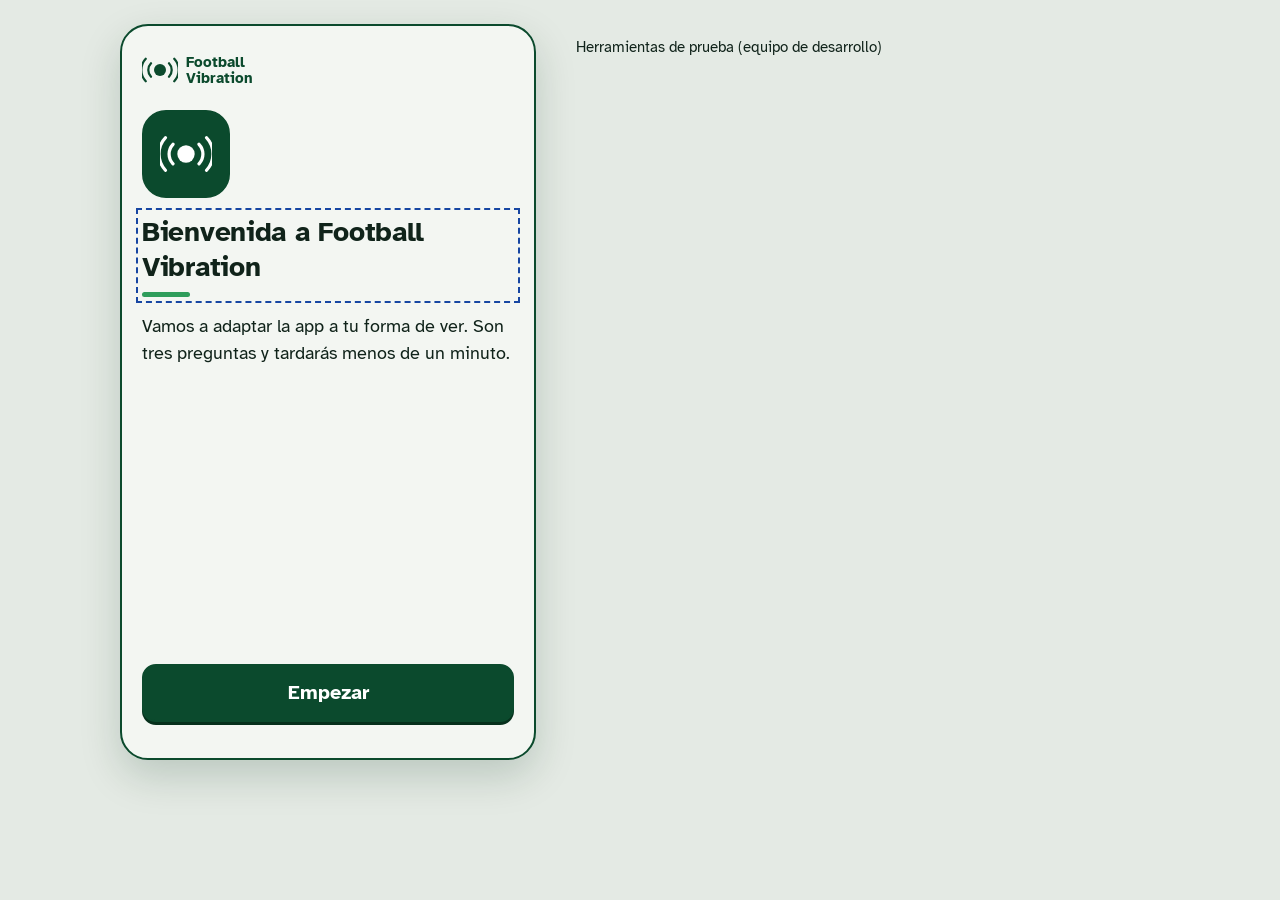
==== commit 95663ea1: "Diagnóstico de vibración, aviso de partidos de ejemplo y herramientas de prueba plegadas" ====
--- a/prototipo/index.html
+++ b/prototipo/index.html
@@ -52,10 +52,11 @@
     </div>
 
     <!-- ===== SIMULADOR (herramienta de prueba, no forma parte del producto) ===== -->
+    <!-- Plegado por defecto y con aspecto discreto: es para el equipo de desarrollo, no para el usuario.
+         Sigue siendo accesible con teclado y lector de pantalla (un único control al final de la página). -->
     <aside class="simulador" aria-labelledby="sim-titulo">
-      <p class="sim-etiqueta">HERRAMIENTA DE PRUEBA · no forma parte de la app</p>
-      <details open>
-        <summary><h2 id="sim-titulo">Simulador del accesorio</h2></summary>
+      <details id="sim-panel">
+        <summary><h2 id="sim-titulo">Herramientas de prueba <span class="sim-para">(equipo de desarrollo)</span></h2></summary>
         <div id="sim-contenido"></div>
       </details>
     </aside>
--- a/prototipo/css/estilos.css
+++ b/prototipo/css/estilos.css
@@ -307,3 +307,12 @@
 .fila > * { flex: 1 1 10.5rem; }
 /* Donde ya hay un emblema grande no se repite la marca de la barra. */
 .app:has(.emblema) .marca { display: none; }
+
+/* ---------- Herramientas de prueba plegadas ----------
+   Cerradas, se reducen a una línea discreta al final de la página: no compiten con la app.
+   El control sigue midiendo 48 px de alto y se puede abrir con teclado y lector de pantalla. */
+.simulador:has(#sim-panel:not([open])) { border: 0; background: none; padding: 0 1rem; margin-bottom: 0.5rem; }
+.simulador:has(#sim-panel:not([open])) summary h2 { font-size: 0.9375rem; font-weight: 400; }
+.sim-para { font-weight: 400; }
+#sim-diagnostico:not(:empty) { border-left: 0.375rem solid var(--borde); padding: 0.5rem 0.75rem; font-weight: 700; }
+.nota { font-size: 1rem; }
